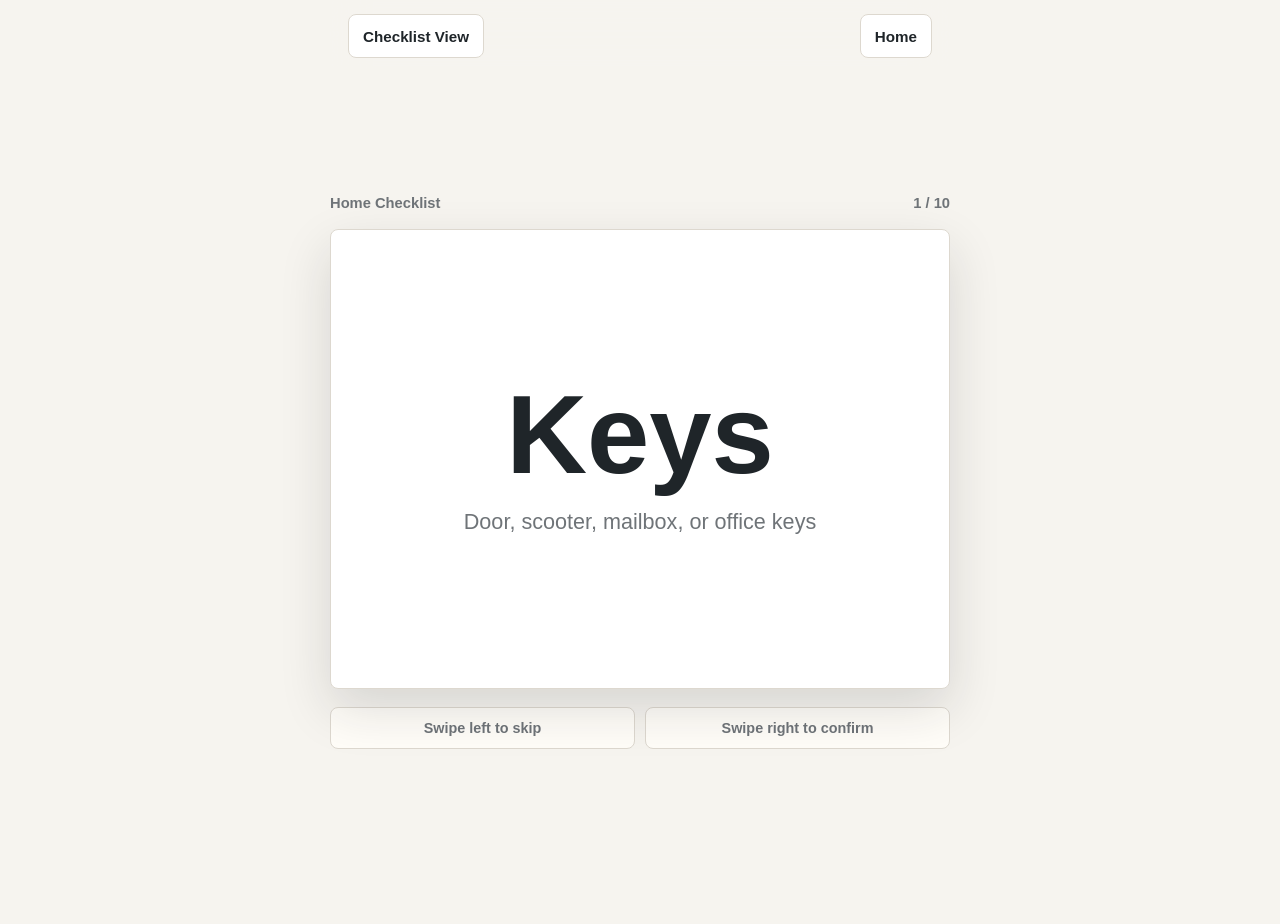
==== checklist.html @ a97ef728 "Initial commit" ====
<!doctype html>
<html lang="en">
  <head>
    <meta charset="utf-8">
    <meta name="viewport" content="width=device-width, initial-scale=1">
    <title>Checklist Mode</title>
    <link rel="stylesheet" href="css/base.css">
    <link rel="stylesheet" href="css/checklist.css">
  </head>
  <body>
    <header class="top-nav">
      <a class="nav-link" id="listLink" href="list.html">Checklist View</a>
      <a class="nav-link" href="index.html">Home</a>
    </header>

    <main class="page swipe-page">
      <section class="swipe-shell" id="swipeShell" aria-live="polite">
        <p class="muted">Loading checklist...</p>
      </section>
    </main>

    <script type="module" src="js/checklist-page.js"></script>
  </body>
</html>
---- css/base.css ----
:root {
  color-scheme: light;
  --bg: #f6f4ef;
  --surface: #fffdf8;
  --surface-strong: #ffffff;
  --text: #1f2529;
  --muted: #6f7478;
  --line: #ddd8cf;
  --accent: #146c63;
  --accent-soft: #d9eee9;
  --skip: #8b6f2f;
  --skip-soft: #f1e6c8;
  --shadow: 0 20px 52px rgba(28, 31, 35, 0.14);
  --radius: 8px;
  --top-space: 68px;
  font-family: -apple-system, BlinkMacSystemFont, "Segoe UI", sans-serif;
}

* {
  box-sizing: border-box;
}

html {
  min-height: 100%;
  background: var(--bg);
}

body {
  min-height: 100%;
  margin: 0;
  color: var(--text);
  background: var(--bg);
}

a {
  color: inherit;
  text-decoration: none;
}

button {
  font: inherit;
}

.page {
  width: 100%;
  max-width: 620px;
  margin: 0 auto;
  padding: 24px 18px;
}

.top-nav {
  position: fixed;
  z-index: 20;
  top: 0;
  left: 50%;
  display: flex;
  width: min(100%, 620px);
  height: var(--top-space);
  align-items: center;
  justify-content: space-between;
  padding: 14px 18px 10px;
  transform: translateX(-50%);
  background: color-mix(in srgb, var(--bg) 88%, transparent);
  backdrop-filter: blur(18px);
}

.nav-link,
.button {
  display: inline-flex;
  min-height: 44px;
  align-items: center;
  justify-content: center;
  border: 1px solid var(--line);
  border-radius: var(--radius);
  background: var(--surface-strong);
  color: var(--text);
  font-size: 0.95rem;
  font-weight: 700;
  padding: 0 14px;
  cursor: pointer;
}

.button.primary {
  border-color: var(--accent);
  background: var(--accent);
  color: #ffffff;
}

.button.full {
  width: 100%;
}

.eyebrow {
  margin: 0 0 8px;
  color: var(--muted);
  font-size: 0.78rem;
  font-weight: 800;
  letter-spacing: 0;
  text-transform: uppercase;
}

h1,
h2,
p {
  overflow-wrap: anywhere;
}

h1 {
  margin: 0;
  font-size: clamp(2.2rem, 13vw, 4.8rem);
  line-height: 0.95;
  letter-spacing: 0;
}

.muted {
  color: var(--muted);
}

.error-state {
  margin-top: var(--top-space);
  padding: 24px;
  border: 1px solid var(--line);
  border-radius: var(--radius);
  background: var(--surface);
}

@media (min-width: 720px) {
  .page {
    padding-inline: 0;
  }
}
---- css/checklist.css ----
.swipe-page {
  min-height: 100svh;
  padding-top: var(--top-space);
}

.swipe-shell {
  display: grid;
  min-height: calc(100svh - var(--top-space));
  align-content: center;
  gap: 18px;
  padding-bottom: 24px;
}

.progress-row {
  display: flex;
  align-items: center;
  justify-content: space-between;
  color: var(--muted);
  font-size: 0.92rem;
  font-weight: 700;
}

.card-stage {
  position: relative;
  display: grid;
  min-height: min(58svh, 460px);
  align-items: stretch;
  touch-action: pan-y;
}

.swipe-card {
  position: relative;
  display: grid;
  min-height: min(58svh, 460px);
  align-content: center;
  border: 1px solid var(--line);
  border-radius: var(--radius);
  background: var(--surface-strong);
  box-shadow: var(--shadow);
  padding: 28px;
  user-select: none;
  will-change: transform;
}

.swipe-card.is-animating {
  transition: transform 180ms ease, opacity 180ms ease;
}

.swipe-card h1 {
  font-size: clamp(3rem, 18vw, 7rem);
  text-align: center;
}

.item-subtitle {
  max-width: 28rem;
  margin: 18px auto 0;
  color: var(--muted);
  font-size: clamp(1rem, 5vw, 1.35rem);
  line-height: 1.35;
  text-align: center;
}

.swipe-label {
  position: absolute;
  top: 18px;
  border-radius: var(--radius);
  font-weight: 900;
  opacity: 0;
  padding: 8px 10px;
  pointer-events: none;
}

.swipe-label.confirm {
  left: 18px;
  background: var(--accent-soft);
  color: var(--accent);
}

.swipe-label.skip {
  right: 18px;
  background: var(--skip-soft);
  color: var(--skip);
}

.hint-row {
  display: grid;
  grid-template-columns: 1fr 1fr;
  gap: 10px;
}

.action-hint {
  border: 1px solid var(--line);
  border-radius: var(--radius);
  background: var(--surface);
  color: var(--muted);
  font-size: 0.9rem;
  font-weight: 800;
  padding: 12px;
  text-align: center;
}

.finish-page {
  display: grid;
  gap: 18px;
  padding-top: 18px;
}

.summary-group {
  border-top: 1px solid var(--line);
  padding-top: 16px;
}

.summary-group h2 {
  margin: 0 0 10px;
  font-size: 1.1rem;
}

.summary-list {
  display: grid;
  gap: 8px;
  margin: 0;
  padding: 0;
  list-style: none;
}

.summary-list li {
  border: 1px solid var(--line);
  border-radius: var(--radius);
  background: var(--surface);
  padding: 12px;
}

.finish-actions {
  display: grid;
  gap: 10px;
}
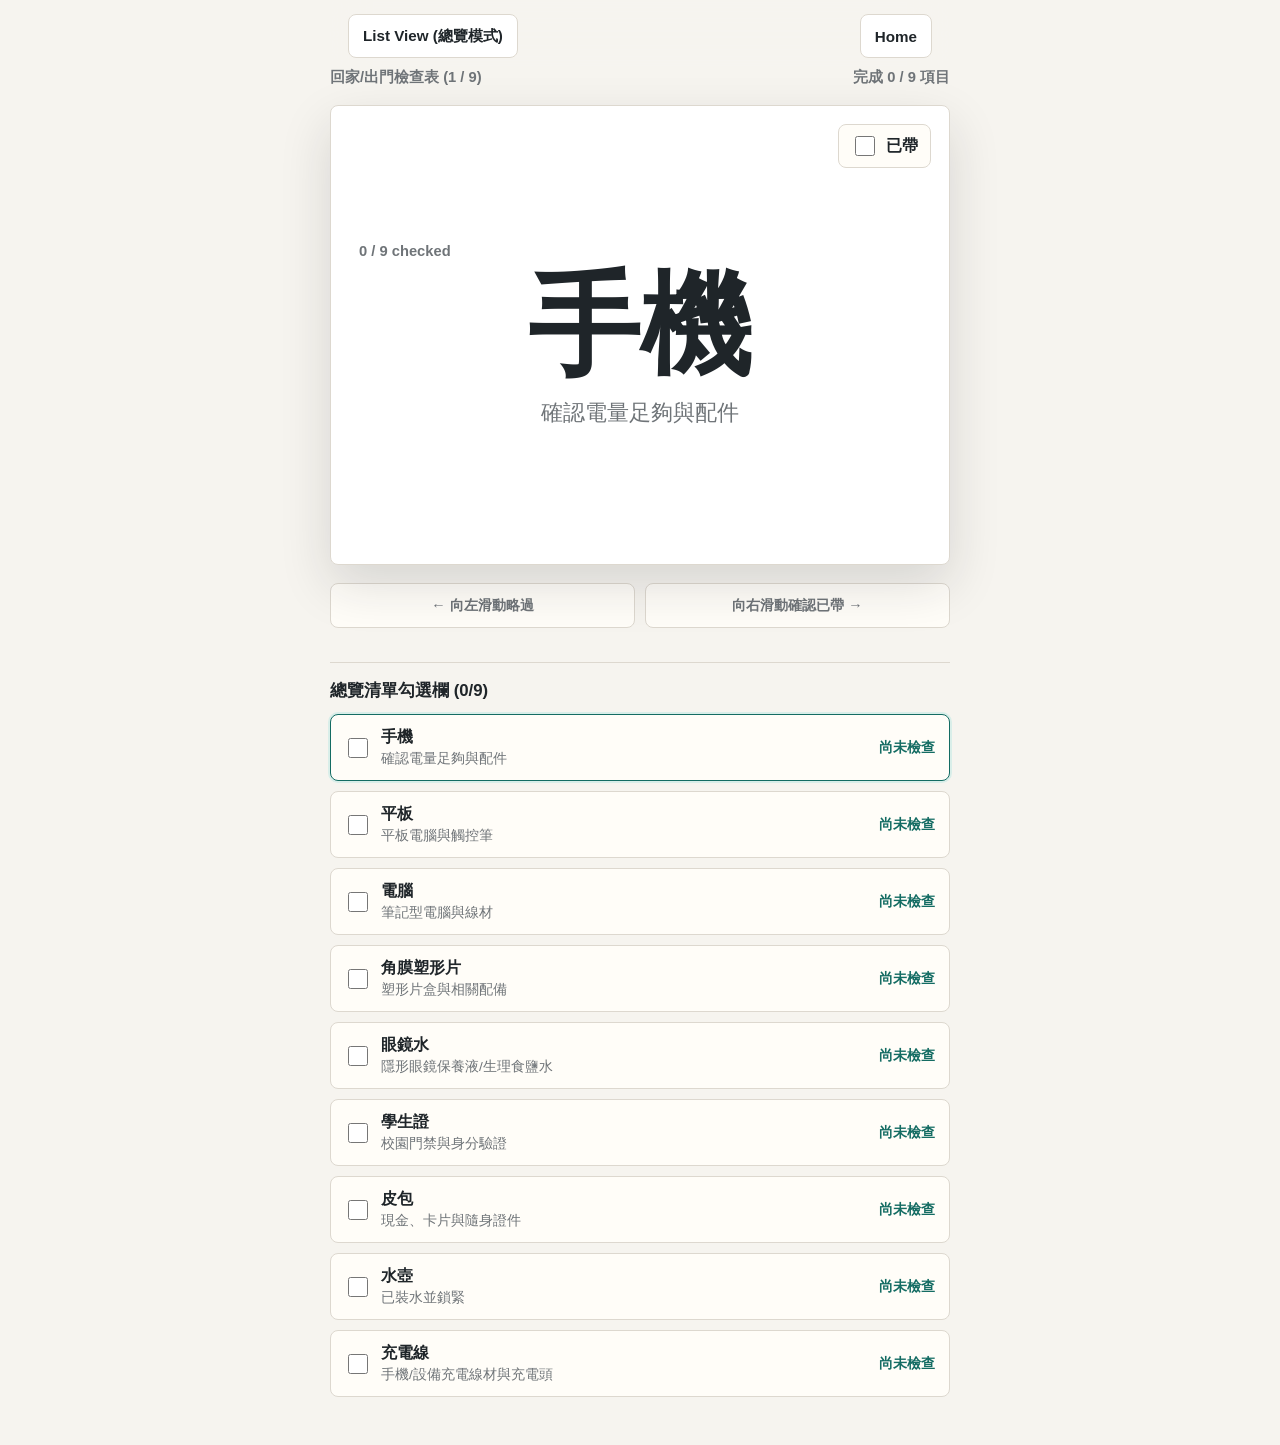
==== commit 017f22c6: "完善功能" ====
--- a/checklist.html
+++ b/checklist.html
@@ -9,7 +9,7 @@
   </head>
   <body>
     <header class="top-nav">
-      <a class="nav-link" id="listLink" href="list.html">Checklist View</a>
+      <button class="nav-link" id="modeToggle" type="button">List View</button>
       <a class="nav-link" href="index.html">Home</a>
     </header>
 
--- a/css/base.css
+++ b/css/base.css
@@ -38,6 +38,7 @@
 }
 
 button {
+  appearance: none;
   font: inherit;
 }
 
@@ -90,6 +91,14 @@
   width: 100%;
 }
 
+.button:disabled,
+.button[disabled] {
+  opacity: 0.45;
+  cursor: not-allowed;
+  pointer-events: none;
+}
+
+
 .eyebrow {
   margin: 0 0 8px;
   color: var(--muted);
--- a/css/checklist.css
+++ b/css/checklist.css
@@ -20,13 +20,44 @@
   font-weight: 700;
 }
 
-.card-stage {
+.card-stage,
+.flip-stage {
   position: relative;
   display: grid;
   min-height: min(58svh, 460px);
   align-items: stretch;
   touch-action: pan-y;
 }
+
+.flip-stage {
+  perspective: 1200px;
+  -webkit-perspective: 1200px;
+}
+
+.flip-card {
+  position: relative;
+  min-height: min(58svh, 460px);
+  transform-style: preserve-3d;
+  -webkit-transform-style: preserve-3d;
+  transition: transform 500ms cubic-bezier(0.4, 0, 0.2, 1);
+  will-change: transform;
+}
+
+.flip-stage.is-flipped .flip-card {
+  transform: rotateY(180deg);
+}
+
+.card-face {
+  position: absolute;
+  inset: 0;
+  -webkit-backface-visibility: hidden;
+  backface-visibility: hidden;
+}
+
+.card-back {
+  transform: rotateY(180deg);
+}
+
 
 .swipe-card {
   position: relative;
@@ -42,6 +73,57 @@
   will-change: transform;
 }
 
+.flip-card .swipe-card {
+  position: absolute;
+}
+
+.list-card {
+  display: grid;
+  min-height: min(58svh, 460px);
+  align-content: center;
+  border: 1px solid var(--line);
+  border-radius: var(--radius);
+  background: var(--surface-strong);
+  box-shadow: var(--shadow);
+  padding: 28px;
+  text-align: center;
+}
+
+.list-card h1 {
+  font-size: clamp(3rem, 18vw, 7rem);
+}
+
+.list-status,
+.card-count {
+  margin: 0 0 14px;
+  color: var(--muted);
+  font-size: 0.92rem;
+  font-weight: 800;
+}
+
+.check-toggle {
+  position: absolute;
+  top: 18px;
+  right: 18px;
+  z-index: 2;
+  display: inline-flex;
+  min-height: 44px;
+  align-items: center;
+  gap: 8px;
+  border: 1px solid var(--line);
+  border-radius: var(--radius);
+  background: var(--surface);
+  color: var(--text);
+  font-weight: 900;
+  padding: 0 12px;
+}
+
+.check-toggle input {
+  width: 20px;
+  height: 20px;
+  accent-color: var(--accent);
+}
+
 .swipe-card.is-animating {
   transition: transform 180ms ease, opacity 180ms ease;
 }
@@ -134,3 +216,102 @@
   display: grid;
   gap: 10px;
 }
+
+.list-card-controls {
+  display: grid;
+  grid-template-columns: 1fr 1fr;
+  gap: 10px;
+}
+
+.overview-section {
+  margin-top: 16px;
+  padding-top: 16px;
+  border-top: 1px solid var(--line);
+}
+
+.overview-title {
+  margin: 0 0 12px;
+  font-size: 1.05rem;
+  font-weight: 800;
+  color: var(--text);
+}
+
+.overview-list {
+  display: grid;
+  gap: 10px;
+}
+
+.overview-item {
+  display: grid;
+  grid-template-columns: auto 1fr auto;
+  align-items: center;
+  gap: 12px;
+  padding: 12px 14px;
+  border: 1px solid var(--line);
+  border-radius: var(--radius);
+  background: var(--surface);
+  transition: background 0.15s ease, border-color 0.15s ease;
+}
+
+.overview-item.active {
+  border-color: var(--accent);
+  box-shadow: 0 0 0 2px var(--accent-soft);
+}
+
+.overview-item.confirmed {
+  background: color-mix(in srgb, var(--accent-soft) 25%, var(--surface));
+  border-color: color-mix(in srgb, var(--accent) 40%, var(--line));
+}
+
+.overview-check-container {
+  display: inline-flex;
+  align-items: center;
+  justify-content: center;
+  min-width: 36px;
+  min-height: 36px;
+  margin: -6px;
+  cursor: pointer;
+}
+
+.overview-checkbox {
+  width: 20px;
+  height: 20px;
+  border-radius: 4px;
+  cursor: pointer;
+  accent-color: var(--accent);
+}
+
+.overview-content {
+  flex: 1;
+  min-width: 0;
+  cursor: pointer;
+}
+
+.overview-content strong {
+  display: block;
+  font-size: 1rem;
+}
+
+.overview-item.confirmed .overview-content strong {
+  text-decoration: line-through;
+  opacity: 0.85;
+}
+
+.overview-content small {
+  display: block;
+  margin-top: 2px;
+  color: var(--muted);
+  font-size: 0.85rem;
+}
+
+.overview-badge {
+  font-size: 0.85rem;
+  font-weight: 800;
+  color: var(--accent);
+  cursor: pointer;
+}
+
+.overview-item.skipped .overview-badge {
+  color: var(--skip);
+}
+
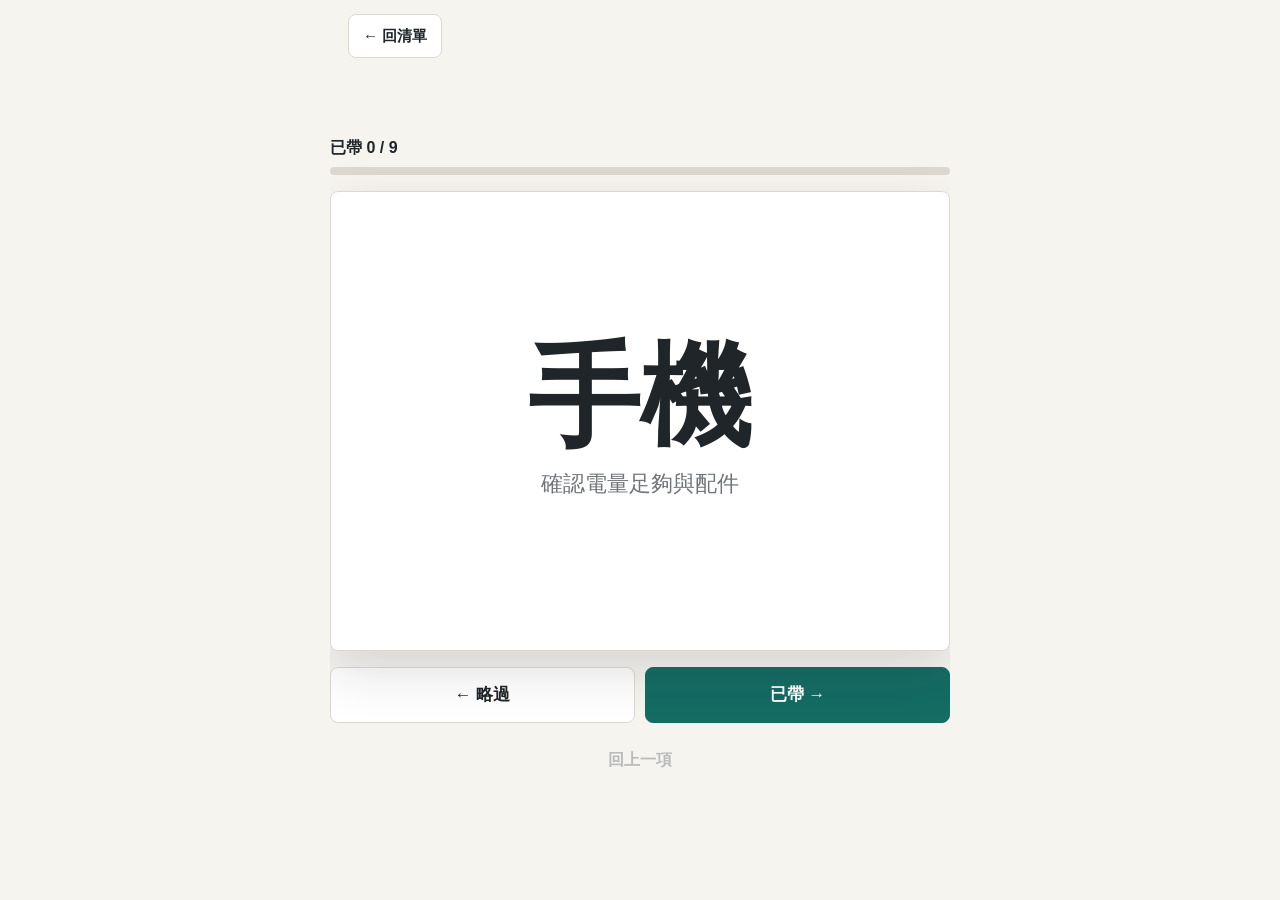
==== commit d6283940: "簡化手機操作並支援離線使用 清單頁改為單一主畫面，保留進度直到手動重新開始，完成後仍可修改， 並加入 manifest、圖示與 Service Worker。  Co-Authored-By: Cla" ====
--- a/checklist.html
+++ b/checklist.html
@@ -1,24 +1,28 @@
 <!doctype html>
-<html lang="en">
+<html lang="zh-Hant">
   <head>
     <meta charset="utf-8">
     <meta name="viewport" content="width=device-width, initial-scale=1">
-    <title>Checklist Mode</title>
+    <meta name="theme-color" content="#146c63">
+    <meta name="apple-mobile-web-app-capable" content="yes">
+    <title>滑動模式</title>
+    <link rel="manifest" href="manifest.webmanifest">
+    <link rel="apple-touch-icon" href="icons/icon-180.png">
     <link rel="stylesheet" href="css/base.css">
     <link rel="stylesheet" href="css/checklist.css">
   </head>
   <body>
     <header class="top-nav">
-      <button class="nav-link" id="modeToggle" type="button">List View</button>
-      <a class="nav-link" href="index.html">Home</a>
+      <a class="nav-link" id="listLink" href="list.html">← 回清單</a>
     </header>
 
     <main class="page swipe-page">
       <section class="swipe-shell" id="swipeShell" aria-live="polite">
-        <p class="muted">Loading checklist...</p>
+        <p class="muted">載入中...</p>
       </section>
     </main>
 
     <script type="module" src="js/checklist-page.js"></script>
+    <script type="module" src="js/register-sw.js"></script>
   </body>
 </html>
--- a/css/base.css
+++ b/css/base.css
@@ -125,6 +125,35 @@
   color: var(--muted);
 }
 
+[hidden] {
+  display: none !important;
+}
+
+.progress {
+  display: grid;
+  gap: 8px;
+}
+
+.progress-label {
+  margin: 0;
+  color: var(--text);
+  font-weight: 800;
+}
+
+.progress-track {
+  height: 8px;
+  overflow: hidden;
+  border-radius: 999px;
+  background: var(--line);
+}
+
+.progress-fill {
+  height: 100%;
+  border-radius: inherit;
+  background: var(--accent);
+  transition: width 0.2s ease;
+}
+
 .error-state {
   margin-top: var(--top-space);
   padding: 24px;
--- a/css/checklist.css
+++ b/css/checklist.css
@@ -1,68 +1,29 @@
 .swipe-page {
   min-height: 100svh;
+  overflow-x: clip;
   padding-top: var(--top-space);
 }
 
 .swipe-shell {
   display: grid;
-  min-height: calc(100svh - var(--top-space));
+  min-height: calc(100svh - var(--top-space) - 24px);
   align-content: center;
-  gap: 18px;
+  gap: 16px;
   padding-bottom: 24px;
 }
 
-.progress-row {
-  display: flex;
-  align-items: center;
-  justify-content: space-between;
-  color: var(--muted);
-  font-size: 0.92rem;
-  font-weight: 700;
-}
-
-.card-stage,
-.flip-stage {
+.card-stage {
   position: relative;
   display: grid;
-  min-height: min(58svh, 460px);
+  min-height: min(52svh, 460px);
   align-items: stretch;
   touch-action: pan-y;
 }
 
-.flip-stage {
-  perspective: 1200px;
-  -webkit-perspective: 1200px;
-}
-
-.flip-card {
-  position: relative;
-  min-height: min(58svh, 460px);
-  transform-style: preserve-3d;
-  -webkit-transform-style: preserve-3d;
-  transition: transform 500ms cubic-bezier(0.4, 0, 0.2, 1);
-  will-change: transform;
-}
-
-.flip-stage.is-flipped .flip-card {
-  transform: rotateY(180deg);
-}
-
-.card-face {
-  position: absolute;
-  inset: 0;
-  -webkit-backface-visibility: hidden;
-  backface-visibility: hidden;
-}
-
-.card-back {
-  transform: rotateY(180deg);
-}
-
-
 .swipe-card {
   position: relative;
   display: grid;
-  min-height: min(58svh, 460px);
+  min-height: min(52svh, 460px);
   align-content: center;
   border: 1px solid var(--line);
   border-radius: var(--radius);
@@ -71,57 +32,6 @@
   padding: 28px;
   user-select: none;
   will-change: transform;
-}
-
-.flip-card .swipe-card {
-  position: absolute;
-}
-
-.list-card {
-  display: grid;
-  min-height: min(58svh, 460px);
-  align-content: center;
-  border: 1px solid var(--line);
-  border-radius: var(--radius);
-  background: var(--surface-strong);
-  box-shadow: var(--shadow);
-  padding: 28px;
-  text-align: center;
-}
-
-.list-card h1 {
-  font-size: clamp(3rem, 18vw, 7rem);
-}
-
-.list-status,
-.card-count {
-  margin: 0 0 14px;
-  color: var(--muted);
-  font-size: 0.92rem;
-  font-weight: 800;
-}
-
-.check-toggle {
-  position: absolute;
-  top: 18px;
-  right: 18px;
-  z-index: 2;
-  display: inline-flex;
-  min-height: 44px;
-  align-items: center;
-  gap: 8px;
-  border: 1px solid var(--line);
-  border-radius: var(--radius);
-  background: var(--surface);
-  color: var(--text);
-  font-weight: 900;
-  padding: 0 12px;
-}
-
-.check-toggle input {
-  width: 20px;
-  height: 20px;
-  accent-color: var(--accent);
 }
 
 .swipe-card.is-animating {
@@ -139,6 +49,13 @@
   color: var(--muted);
   font-size: clamp(1rem, 5vw, 1.35rem);
   line-height: 1.35;
+  text-align: center;
+}
+
+.card-status {
+  margin: 14px 0 0;
+  color: var(--accent);
+  font-weight: 800;
   text-align: center;
 }
 
@@ -164,154 +81,27 @@
   color: var(--skip);
 }
 
-.hint-row {
+.decision-row {
   display: grid;
   grid-template-columns: 1fr 1fr;
   gap: 10px;
 }
 
-.action-hint {
-  border: 1px solid var(--line);
-  border-radius: var(--radius);
-  background: var(--surface);
-  color: var(--muted);
-  font-size: 0.9rem;
-  font-weight: 800;
-  padding: 12px;
-  text-align: center;
+.decision-row .button {
+  min-height: 56px;
+  font-size: 1.05rem;
 }
 
-.finish-page {
-  display: grid;
-  gap: 18px;
-  padding-top: 18px;
-}
-
-.summary-group {
-  border-top: 1px solid var(--line);
-  padding-top: 16px;
-}
-
-.summary-group h2 {
-  margin: 0 0 10px;
-  font-size: 1.1rem;
-}
-
-.summary-list {
-  display: grid;
-  gap: 8px;
-  margin: 0;
-  padding: 0;
-  list-style: none;
-}
-
-.summary-list li {
-  border: 1px solid var(--line);
-  border-radius: var(--radius);
-  background: var(--surface);
-  padding: 12px;
-}
-
-.finish-actions {
-  display: grid;
-  gap: 10px;
-}
-
-.list-card-controls {
-  display: grid;
-  grid-template-columns: 1fr 1fr;
-  gap: 10px;
-}
-
-.overview-section {
-  margin-top: 16px;
-  padding-top: 16px;
-  border-top: 1px solid var(--line);
-}
-
-.overview-title {
-  margin: 0 0 12px;
-  font-size: 1.05rem;
-  font-weight: 800;
-  color: var(--text);
-}
-
-.overview-list {
-  display: grid;
-  gap: 10px;
-}
-
-.overview-item {
-  display: grid;
-  grid-template-columns: auto 1fr auto;
-  align-items: center;
-  gap: 12px;
-  padding: 12px 14px;
-  border: 1px solid var(--line);
-  border-radius: var(--radius);
-  background: var(--surface);
-  transition: background 0.15s ease, border-color 0.15s ease;
-}
-
-.overview-item.active {
-  border-color: var(--accent);
-  box-shadow: 0 0 0 2px var(--accent-soft);
-}
-
-.overview-item.confirmed {
-  background: color-mix(in srgb, var(--accent-soft) 25%, var(--surface));
-  border-color: color-mix(in srgb, var(--accent) 40%, var(--line));
-}
-
-.overview-check-container {
-  display: inline-flex;
-  align-items: center;
-  justify-content: center;
-  min-width: 36px;
-  min-height: 36px;
-  margin: -6px;
+.text-button {
+  min-height: 44px;
+  border: 0;
+  background: none;
+  color: var(--muted);
+  font-weight: 700;
   cursor: pointer;
 }
 
-.overview-checkbox {
-  width: 20px;
-  height: 20px;
-  border-radius: 4px;
-  cursor: pointer;
-  accent-color: var(--accent);
+.text-button:disabled {
+  opacity: 0.45;
+  cursor: not-allowed;
 }
-
-.overview-content {
-  flex: 1;
-  min-width: 0;
-  cursor: pointer;
-}
-
-.overview-content strong {
-  display: block;
-  font-size: 1rem;
-}
-
-.overview-item.confirmed .overview-content strong {
-  text-decoration: line-through;
-  opacity: 0.85;
-}
-
-.overview-content small {
-  display: block;
-  margin-top: 2px;
-  color: var(--muted);
-  font-size: 0.85rem;
-}
-
-.overview-badge {
-  font-size: 0.85rem;
-  font-weight: 800;
-  color: var(--accent);
-  cursor: pointer;
-}
-
-.overview-item.skipped .overview-badge {
-  color: var(--skip);
-}
-
